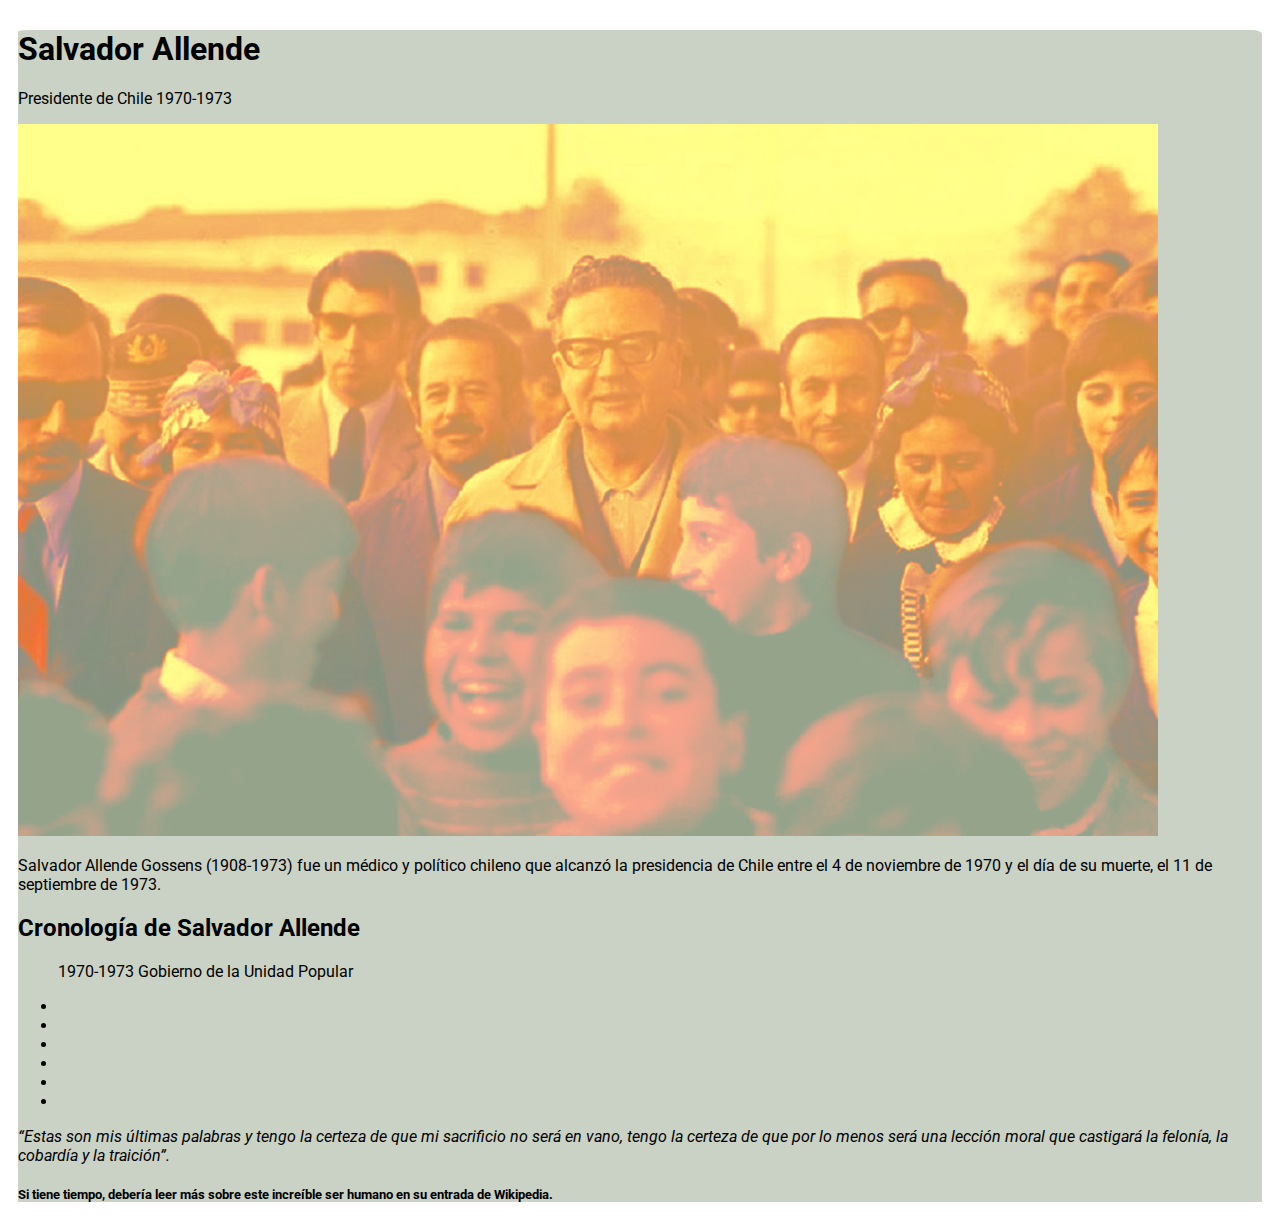
==== index.html @ cd8acd13 "segundo commit construccion layout" ====
<!DOCTYPE html>
<html lang="es">
  <head>
    <meta charset="UTF-8" />
    <meta http-equiv="X-UA-Compatible" content="IE=edge" />
    <meta name="viewport" content="width=device-width, initial-scale=1.0" />
    <link rel="preconnect" href="https://fonts.gstatic.com" />
    <link
      href="https://fonts.googleapis.com/css2?family=Roboto:ital,wght@0,300;0,500;0,900;1,100&display=swap"
      rel="stylesheet"
    />
    <link rel="stylesheet" href="style.css" />
    <title>Salvador Allende</title>
  </head>
  <body>
    <main id="main">
      <h1 id="title">Salvador Allende</h1>
      <p>Presidente de Chile 1970-1973</p>

      <div id="img-div">
        <img
          id="imagen"
          src="assets/imagen/allende.jpg"
          alt="salvador allende conjunto con el pueblo"
        />
        <p id="img-caption">
          Salvador Allende Gossens (1908-1973) fue un médico y político chileno
          que alcanzó la presidencia de Chile entre el 4 de noviembre de 1970 y
          el día de su muerte, el 11 de septiembre de 1973.
        </p>
      </div>

      <div>
        <h2>Cronología de Salvador Allende</h2>

        <ul>
            <p>
                1970-1973 Gobierno de la Unidad Popular
            </p>
          <li></li>
          <li></li>
          <li></li>
          <li></li>
          <li></li>
          <li></li>
        </ul>
      </div>

      <div>
        <p>
          <em>
            “Estas son mis últimas palabras y tengo la certeza de que mi
            sacrificio no será en vano, tengo la certeza de que por lo menos
            será una lección moral que castigará la felonía, la cobardía y la
            traición”.
          </em>
        </p>
      </div>

      <div>
        <h5>
          Si tiene tiempo, debería leer más sobre este increíble ser humano en
          su entrada de Wikipedia.
        </h5>
      </div>
    </main>

    <script src="script.js"></script>
  </body>
</html>
---- style.css ----
html {
  margin: 0;
  padding: 0;
  box-sizing: border-box;
  font-family: 'Roboto', sans-serif;
}

#main {
  margin: 30px 10px;
  background: #cad1c5;
  height: 100%;
  border-top-left-radius: 10px 2px;
  border-top-right-radius: 10px 4px;
}
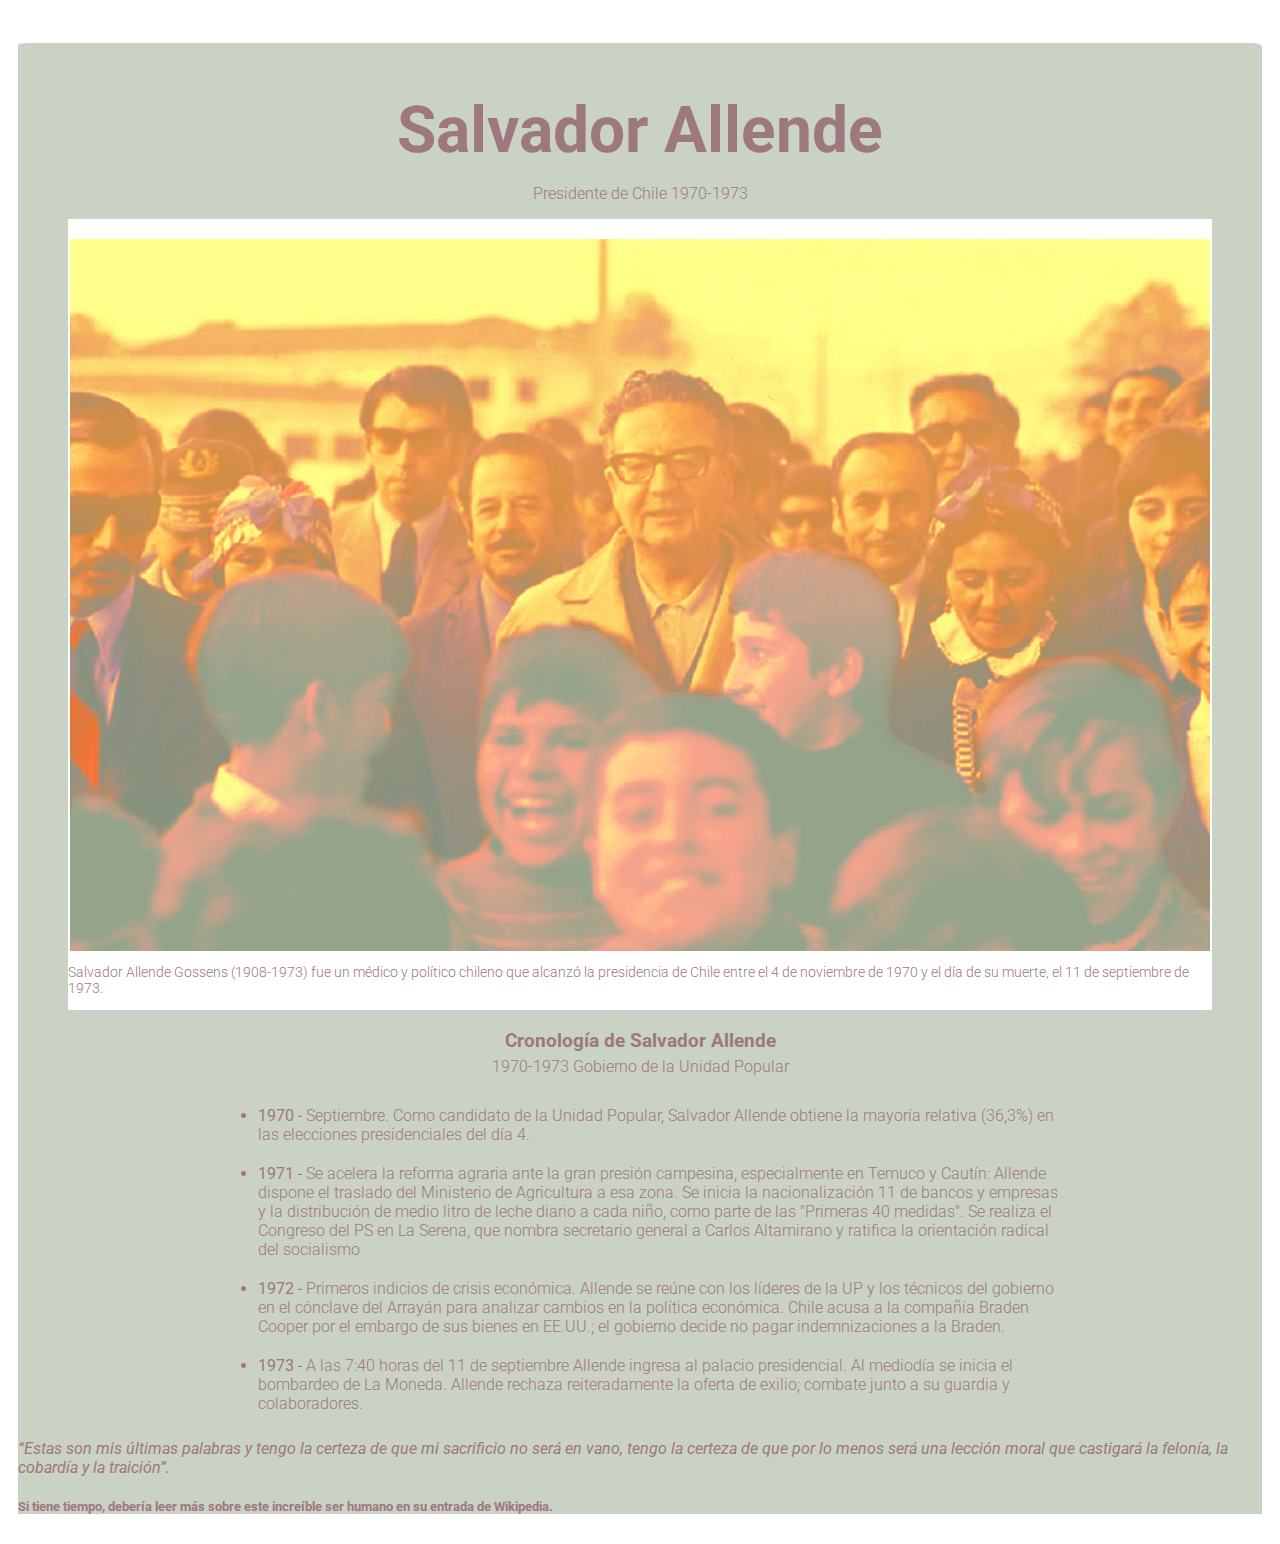
==== commit c967b28e: "alineacion de texto e informacion" ====
--- a/index.html
+++ b/index.html
@@ -15,7 +15,7 @@
   <body>
     <main id="main">
       <h1 id="title">Salvador Allende</h1>
-      <p>Presidente de Chile 1970-1973</p>
+      <p class="subtitle">Presidente de Chile 1970-1973</p>
 
       <div id="img-div">
         <img
@@ -31,18 +31,45 @@
       </div>
 
       <div>
-        <h2>Cronología de Salvador Allende</h2>
+        <h3 class="title-cronologia">Cronología de Salvador Allende</h3 class="title-cronologia">
+        <p class="subtitle-cronologia">1970-1973 Gobierno de la Unidad Popular</p>
 
         <ul>
-            <p>
-                1970-1973 Gobierno de la Unidad Popular
-            </p>
-          <li></li>
-          <li></li>
-          <li></li>
-          <li></li>
-          <li></li>
-          <li></li>
+          <li>
+            1970 -
+            <span class="cronologia">
+              Septiembre. Como candidato de la Unidad Popular, Salvador Allende
+              obtiene la mayoría relativa (36,3%) en las elecciones
+              presidenciales del día 4.</span
+            >
+          </li>
+          <li>
+            1971 -
+            <span class="cronologia">
+              Se acelera la reforma agraria ante la gran presión campesina,
+              especialmente en Temuco y Cautín: Allende dispone el traslado del
+              Ministerio de Agricultura a esa zona. Se inicia la nacionalización
+              11 de bancos y empresas y la distribución de medio litro de leche
+              diario a cada niño, como parte de las "Primeras 40 medidas". Se
+              realiza el Congreso del PS en La Serena, que nombra secretario
+              general a Carlos Altamirano y ratifica la orientación radical del
+              socialismo
+            </span>
+          </li>
+          <li>
+            1972 -
+            <span class="cronologia">
+              Primeros indicios de crisis económica. Allende se reúne con los
+              líderes de la UP y los técnicos del gobierno en el cónclave del
+              Arrayán para analizar cambios en la política económica. Chile
+              acusa a la compañía Braden Cooper por el embargo de sus bienes en
+              EE.UU.; el gobierno decide no pagar indemnizaciones a la Braden.
+            </span>
+          </li>
+          <li>1973 - <span class="cronologia">
+            A las 7:40 horas del 11 de septiembre Allende ingresa al palacio presidencial. Al mediodía se inicia el bombardeo de La Moneda. Allende rechaza reiteradamente la oferta de exilio; combate junto a su guardia y colaboradores.
+          </span></li>
+         
         </ul>
       </div>
 
--- a/style.css
+++ b/style.css
@@ -2,7 +2,8 @@
   margin: 0;
   padding: 0;
   box-sizing: border-box;
-  font-family: 'Roboto', sans-serif;
+  font-family: "Roboto", sans-serif;
+  color: #9d787f;
 }
 
 #main {
@@ -12,3 +13,60 @@
   border-top-left-radius: 10px 2px;
   border-top-right-radius: 10px 4px;
 }
+
+#title {
+  font-size: 4rem;
+  margin-bottom: 0;
+  padding-top: 50px;
+  text-align: center;
+}
+
+.subtitle {
+  font-weight: 300;
+  text-align: center;
+}
+
+#img-div {
+  display: flex;
+  flex-direction: column;
+  justify-content: center;
+  align-items: center;
+  background: #fff;
+  margin: 0px 50px;
+}
+
+#img-div img {
+  max-width: 100%;
+  padding-top: 20px;
+}
+
+#img-caption {
+  font-size: 0.85rem;
+  font-weight: 300;
+}
+
+.title-cronologia {
+  text-align: center;
+  margin: 20px 0px 5px 0px;
+}
+
+.subtitle-cronologia {
+  text-align: center;
+  font-weight: 300;
+  margin: 0px 0px 20px 0px;
+}
+
+ul {
+  display: block;
+  margin: 0 200px;
+}
+
+ul li{
+  padding: 10px 0px;
+}
+
+.cronologia {
+  font-size: 1rem;
+  font-weight: 300;
+  text-align: justify;
+}
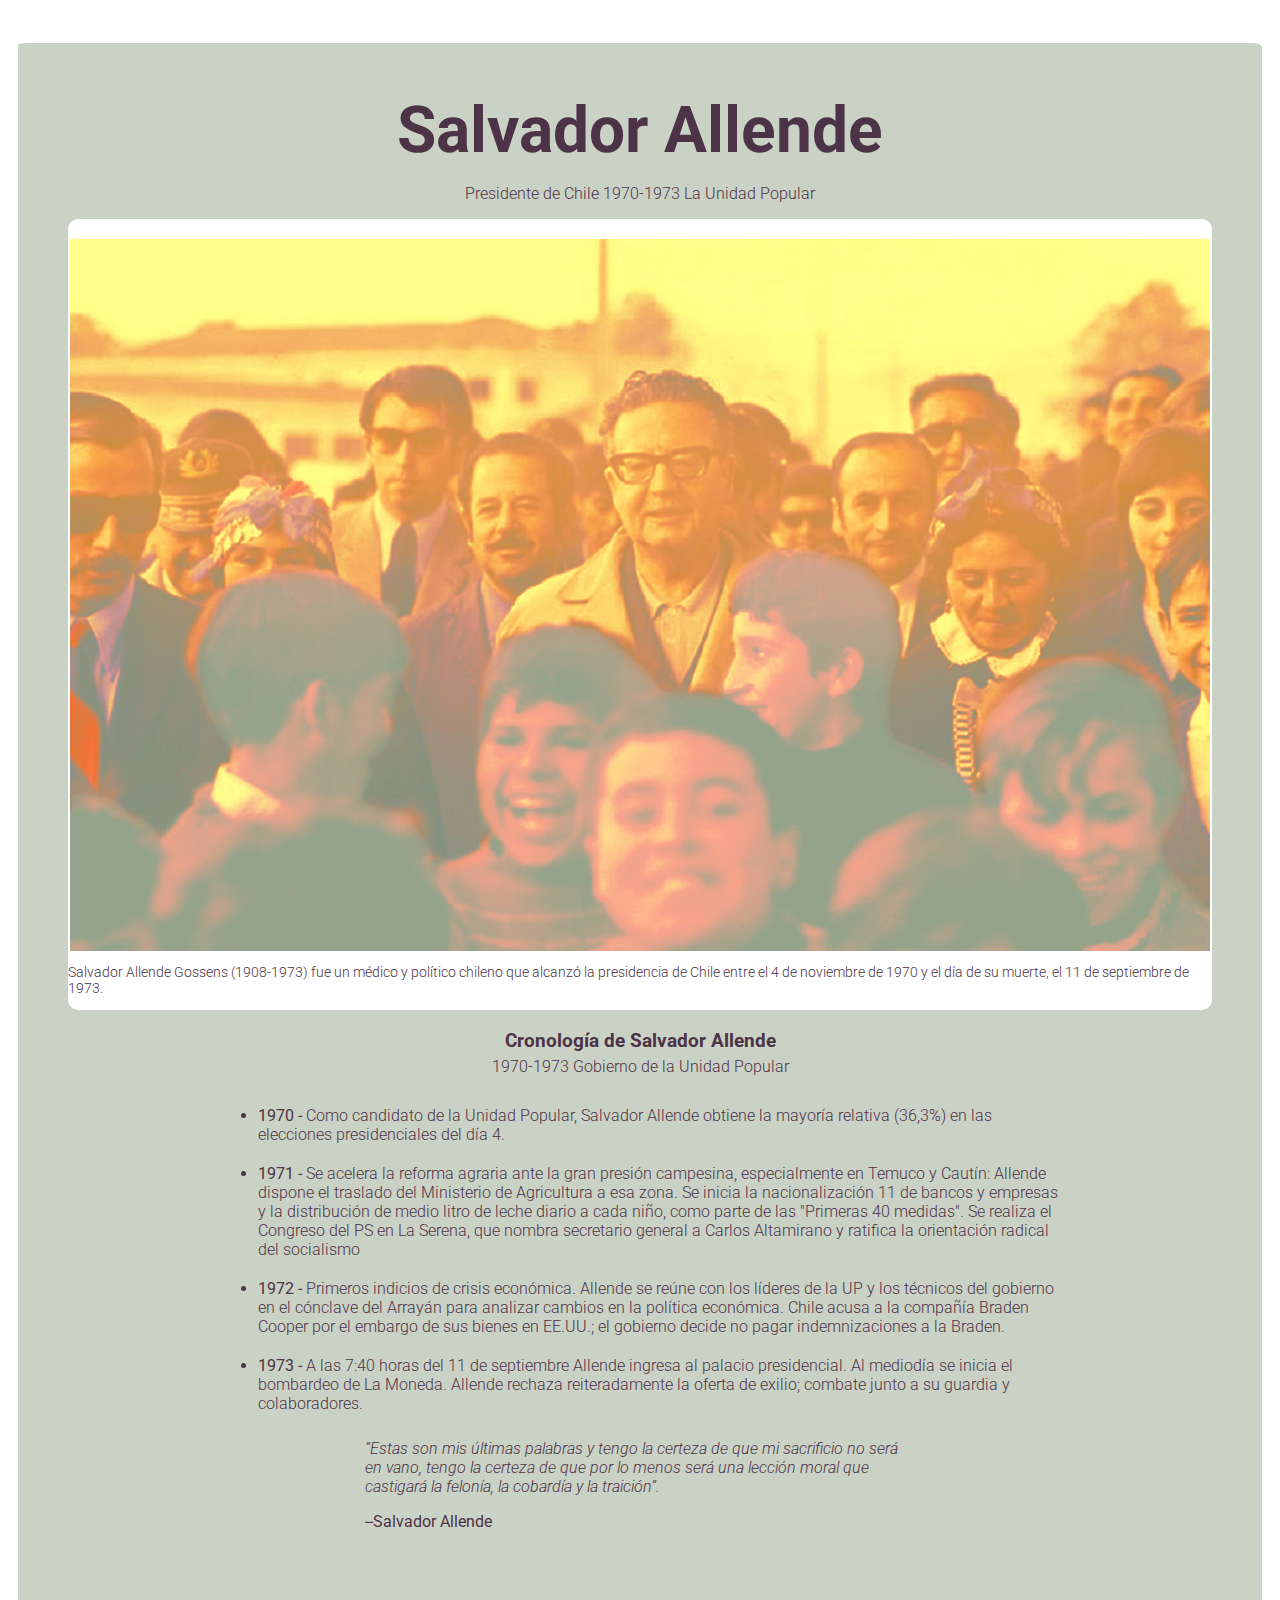
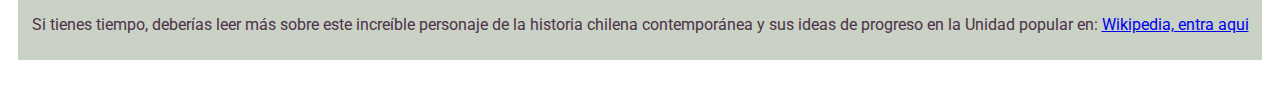
==== commit cbfb4d7c: "desarrollo de media querie para responsive design" ====
--- a/index.html
+++ b/index.html
@@ -15,7 +15,7 @@
   <body>
     <main id="main">
       <h1 id="title">Salvador Allende</h1>
-      <p class="subtitle">Presidente de Chile 1970-1973</p>
+      <p class="subtitle">Presidente de Chile 1970-1973 La Unidad Popular</p>
 
       <div id="img-div">
         <img
@@ -30,15 +30,19 @@
         </p>
       </div>
 
-      <div>
-        <h3 class="title-cronologia">Cronología de Salvador Allende</h3 class="title-cronologia">
-        <p class="subtitle-cronologia">1970-1973 Gobierno de la Unidad Popular</p>
+      <div id="tribute-info">
+        <h3 id="headline" class="title-cronologia">
+          Cronología de Salvador Allende
+        </h3>
+        <p class="subtitle-cronologia">
+          1970-1973 Gobierno de la Unidad Popular
+        </p>
 
         <ul>
           <li>
             1970 -
             <span class="cronologia">
-              Septiembre. Como candidato de la Unidad Popular, Salvador Allende
+              Como candidato de la Unidad Popular, Salvador Allende
               obtiene la mayoría relativa (36,3%) en las elecciones
               presidenciales del día 4.</span
             >
@@ -66,15 +70,20 @@
               EE.UU.; el gobierno decide no pagar indemnizaciones a la Braden.
             </span>
           </li>
-          <li>1973 - <span class="cronologia">
-            A las 7:40 horas del 11 de septiembre Allende ingresa al palacio presidencial. Al mediodía se inicia el bombardeo de La Moneda. Allende rechaza reiteradamente la oferta de exilio; combate junto a su guardia y colaboradores.
-          </span></li>
-         
+          <li>
+            1973 -
+            <span class="cronologia">
+              A las 7:40 horas del 11 de septiembre Allende ingresa al palacio
+              presidencial. Al mediodía se inicia el bombardeo de La Moneda.
+              Allende rechaza reiteradamente la oferta de exilio; combate junto
+              a su guardia y colaboradores.
+            </span>
+          </li>
         </ul>
       </div>
 
-      <div>
-        <p>
+      <div class="contenedor-cita">
+        <p class="cita-personaje">
           <em>
             “Estas son mis últimas palabras y tengo la certeza de que mi
             sacrificio no será en vano, tengo la certeza de que por lo menos
@@ -82,13 +91,22 @@
             traición”.
           </em>
         </p>
+
+        <p class="cita-autor">--Salvador Allende</p>
       </div>
 
-      <div>
-        <h5>
-          Si tiene tiempo, debería leer más sobre este increíble ser humano en
-          su entrada de Wikipedia.
-        </h5>
+      <div id="enlace">
+        <p class="contenido-enlace">
+          Si tienes tiempo, deberías leer más sobre este increíble personaje de
+          la historia chilena contemporánea y sus ideas de progreso en la Unidad
+          popular en:
+          <a
+            id="tribute-link"
+            href="https://en.wikipedia.org/wiki/Salvador_Allende"
+            target="_blank"
+            >Wikipedia, entra aqui</a
+          >
+        </p>
       </div>
     </main>
 
--- a/style.css
+++ b/style.css
@@ -3,7 +3,7 @@
   padding: 0;
   box-sizing: border-box;
   font-family: "Roboto", sans-serif;
-  color: #9d787f;
+  color: #4d3347;
 }
 
 #main {
@@ -33,6 +33,7 @@
   align-items: center;
   background: #fff;
   margin: 0px 50px;
+  border-radius: 10px;
 }
 
 #img-div img {
@@ -61,7 +62,7 @@
   margin: 0 200px;
 }
 
-ul li{
+ul li {
   padding: 10px 0px;
 }
 
@@ -70,3 +71,76 @@
   font-weight: 300;
   text-align: justify;
 }
+
+.contenedor-cita {
+  width: 550px;
+  height: 150px;
+  margin: auto;
+}
+
+.cita-personaje {
+  font-size: 1rem;
+  font-weight: 300;
+}
+
+#enlace {
+  display: flex;
+  justify-content: center;
+  align-items: center;
+  padding: 10px 0px;
+}
+
+@media only screen and (min-width: 350px) and (max-width: 960px) {
+  #img-div {
+    display: flex;
+    flex-direction: column;
+    justify-content: center;
+    align-items: center;
+    background: #fff;
+    margin: 0px 10px;
+    border-radius: 10px;
+  }
+
+  #img-caption {
+    font-size: 12px;
+    text-align: center;
+    padding: 5px;
+  }
+
+  .contenedor-cita {
+    width: 300px;
+    height: 150px;
+    margin: auto;
+  }
+
+  .cita-personaje {
+    font-size: 14px;
+    font-weight: 600;
+    text-align: center;
+  }
+
+  .cita-autor {
+    text-align: right;
+  }
+
+  ul {
+    display: block;
+    margin: 0 20px;
+  }
+
+  .contenido-enlace {
+    font-size: 12px;
+    text-align: center;
+    padding: 0px 10px;
+  }
+}
+
+@media only screen and (min-width: 961px) and (max-width: 1279px){
+
+  #img-caption {
+    font-size: 12px;
+    text-align: center;
+    padding: 15px;
+  }
+
+}
